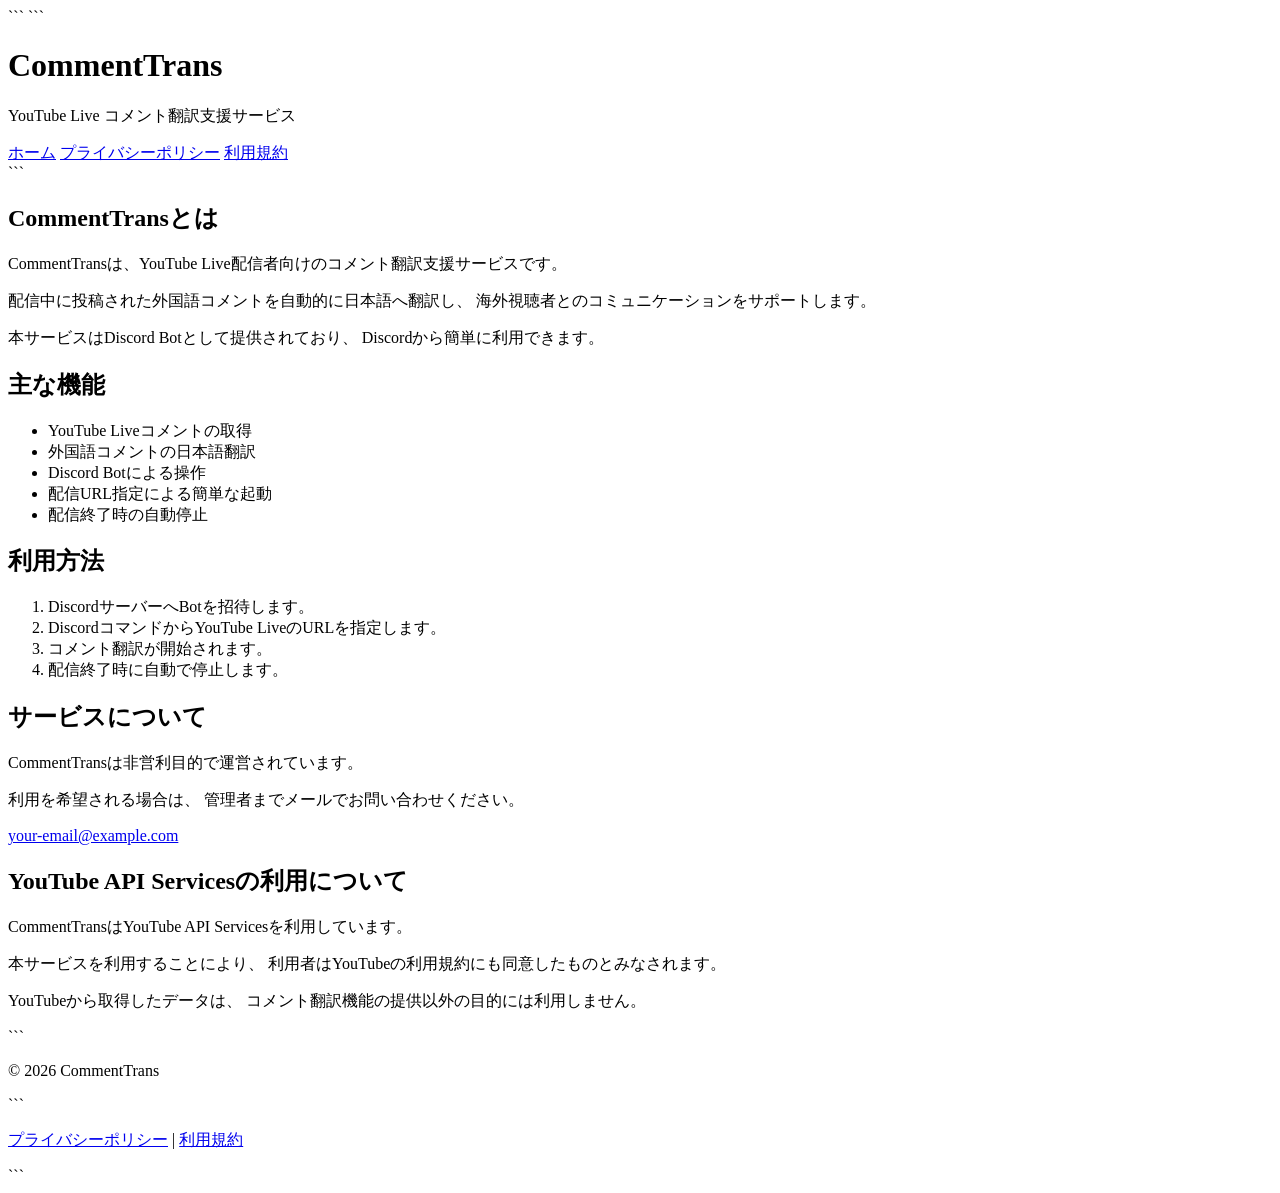
==== index.html @ be9a33fd "Create index.html" ====
<!DOCTYPE html>

<html lang="ja">
<head>
    <meta charset="UTF-8">
    <meta name="viewport" content="width=device-width, initial-scale=1.0">

```
<title>CommentTrans | YouTube Live コメント翻訳支援サービス</title>

<meta name="description"
      content="CommentTransはYouTube Live配信中の外国語コメントを日本語へ翻訳する非営利サービスです。Discord Botを通じて利用できます。">

<meta name="keywords"
      content="YouTube Live, コメント翻訳, Discord Bot, 配信支援, CommentTrans">

<meta name="author"
      content="CommentTrans">

<meta name="robots"
      content="index,follow">

<link rel="canonical"
      href="https://YOUR_GITHUB_PAGES_URL/">

<!-- OGP -->
<meta property="og:type" content="website">
<meta property="og:site_name" content="CommentTrans">
<meta property="og:title" content="CommentTrans">
<meta property="og:description"
      content="YouTube Liveの外国語コメントを日本語へ翻訳する非営利サービス">
<meta property="og:url"
      content="https://YOUR_GITHUB_PAGES_URL/">
<meta property="og:image"
      content="https://YOUR_GITHUB_PAGES_URL/og-image.png">

<!-- Twitter Card -->
<meta name="twitter:card" content="summary_large_image">
<meta name="twitter:title" content="CommentTrans">
<meta name="twitter:description"
      content="YouTube Liveの外国語コメントを日本語へ翻訳する非営利サービス">
<meta name="twitter:image"
      content="https://YOUR_GITHUB_PAGES_URL/og-image.png">

<link rel="icon" href="favicon.ico">
<link rel="stylesheet" href="style.css">

<!-- Structured Data -->
<script type="application/ld+json">
{
  "@context":"https://schema.org",
  "@type":"SoftwareApplication",
  "name":"CommentTrans",
  "applicationCategory":"CommunicationApplication",
  "operatingSystem":"Web",
  "description":"YouTube Liveの外国語コメントを日本語へ翻訳する非営利サービス",
  "url":"https://YOUR_GITHUB_PAGES_URL/"
}
</script>
```

</head>

<body>

<header class="hero">
    <div class="container">
        <h1>CommentTrans</h1>
        <p class="subtitle">
            YouTube Live コメント翻訳支援サービス
        </p>
    </div>
</header>

<nav>
    <div class="container">
        <a href="index.html">ホーム</a>
        <a href="privacy.html">プライバシーポリシー</a>
        <a href="terms.html">利用規約</a>
    </div>
</nav>

<main class="container">

```
<section>
    <h2>CommentTransとは</h2>

    <p>
        CommentTransは、YouTube Live配信者向けのコメント翻訳支援サービスです。
    </p>

    <p>
        配信中に投稿された外国語コメントを自動的に日本語へ翻訳し、
        海外視聴者とのコミュニケーションをサポートします。
    </p>

    <p>
        本サービスはDiscord Botとして提供されており、
        Discordから簡単に利用できます。
    </p>
</section>

<section>
    <h2>主な機能</h2>

    <ul>
        <li>YouTube Liveコメントの取得</li>
        <li>外国語コメントの日本語翻訳</li>
        <li>Discord Botによる操作</li>
        <li>配信URL指定による簡単な起動</li>
        <li>配信終了時の自動停止</li>
    </ul>
</section>

<section>
    <h2>利用方法</h2>

    <ol>
        <li>DiscordサーバーへBotを招待します。</li>
        <li>DiscordコマンドからYouTube LiveのURLを指定します。</li>
        <li>コメント翻訳が開始されます。</li>
        <li>配信終了時に自動で停止します。</li>
    </ol>
</section>

<section>
    <h2>サービスについて</h2>

    <p>
        CommentTransは非営利目的で運営されています。
    </p>

    <p>
        利用を希望される場合は、
        管理者までメールでお問い合わせください。
    </p>

    <p class="contact">
        <a href="mailto:your-email@example.com">
            your-email@example.com
        </a>
    </p>
</section>

<section>
    <h2>YouTube API Servicesの利用について</h2>

    <p>
        CommentTransはYouTube API Servicesを利用しています。
    </p>

    <p>
        本サービスを利用することにより、
        利用者はYouTubeの利用規約にも同意したものとみなされます。
    </p>

    <p>
        YouTubeから取得したデータは、
        コメント翻訳機能の提供以外の目的には利用しません。
    </p>
</section>
```

</main>

<footer>
    <div class="container">
        <p>
            © 2026 CommentTrans
        </p>

```
    <p>
        <a href="privacy.html">プライバシーポリシー</a>
        |
        <a href="terms.html">利用規約</a>
    </p>
</div>
```

</footer>

</body>
</html>
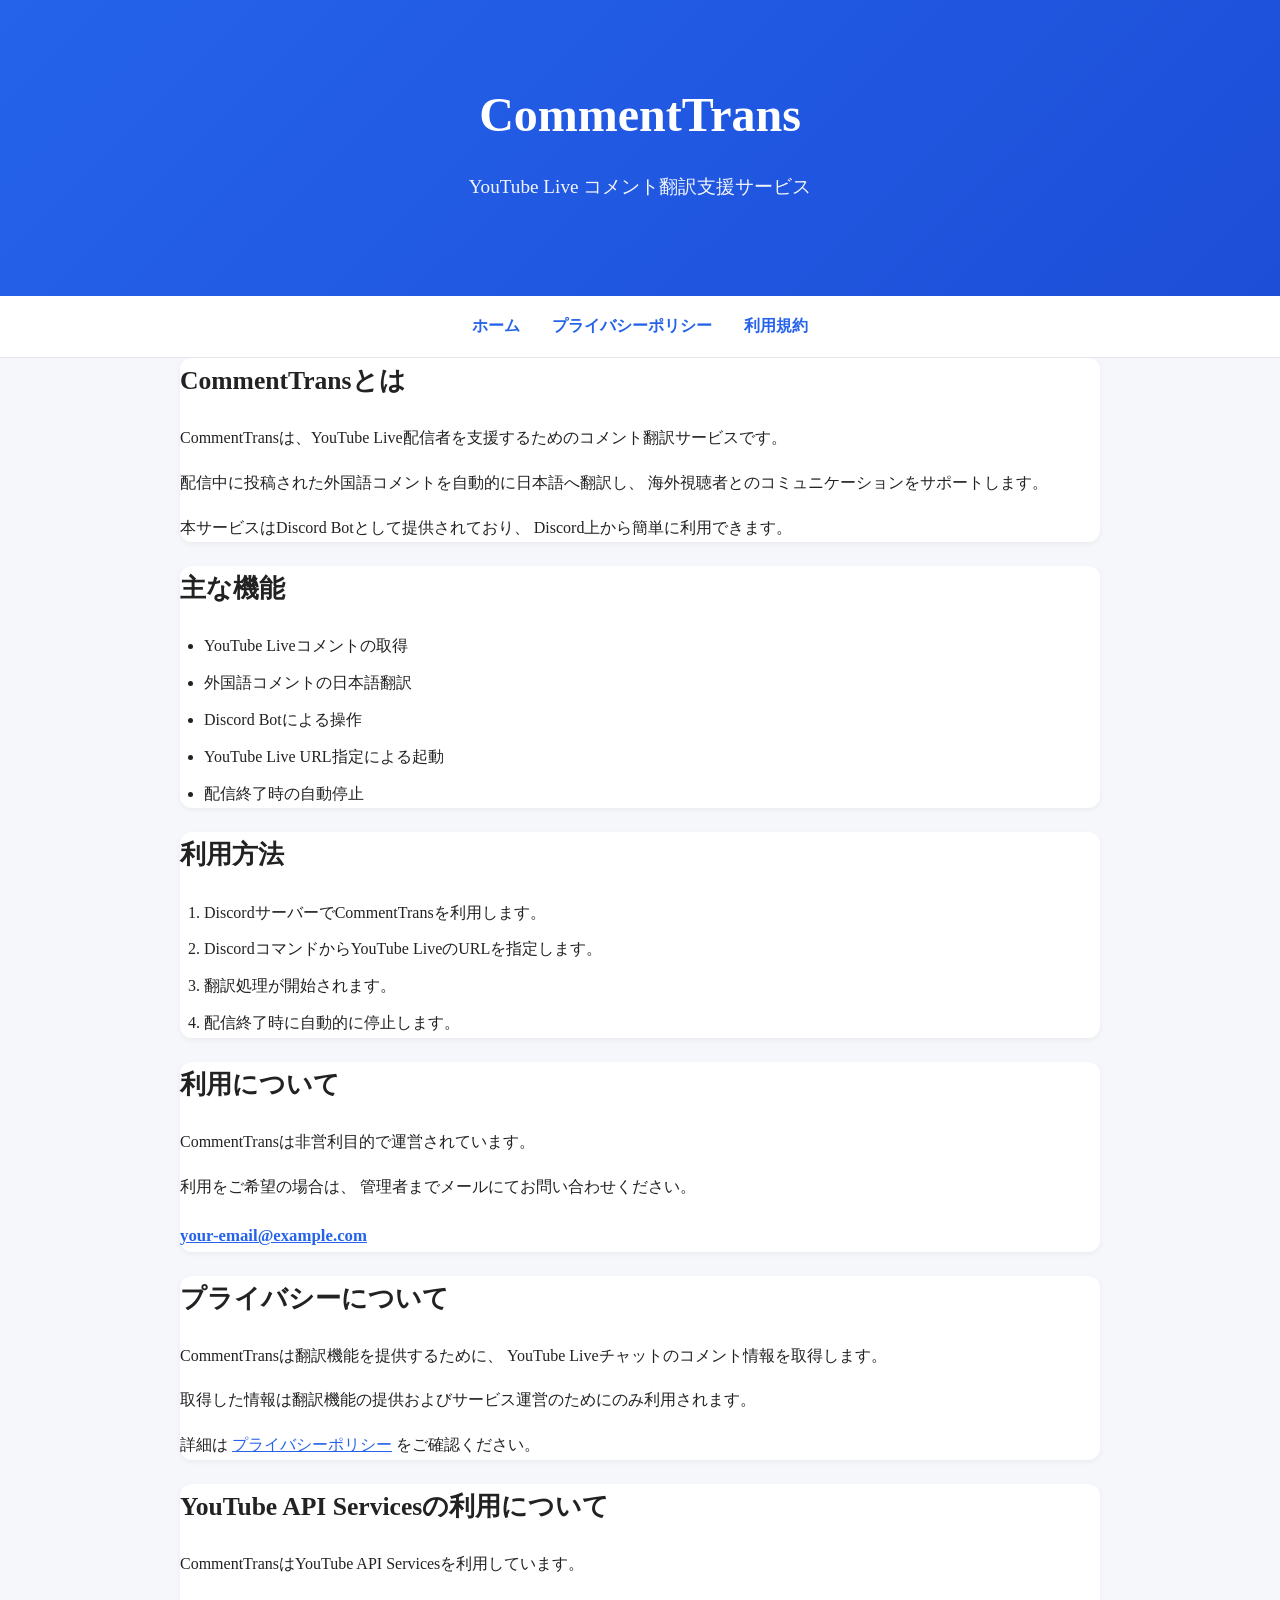
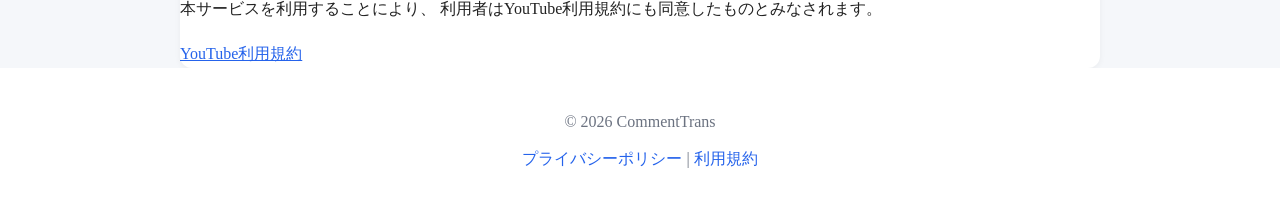
==== commit 8e296fd3: "Update index.html" ====
--- a/index.html
+++ b/index.html
@@ -1,64 +1,59 @@
 <!DOCTYPE html>
-
 <html lang="ja">
 <head>
     <meta charset="UTF-8">
     <meta name="viewport" content="width=device-width, initial-scale=1.0">
 
-```
-<title>CommentTrans | YouTube Live コメント翻訳支援サービス</title>
+    <title>CommentTrans | YouTube Live コメント翻訳支援サービス</title>
 
-<meta name="description"
-      content="CommentTransはYouTube Live配信中の外国語コメントを日本語へ翻訳する非営利サービスです。Discord Botを通じて利用できます。">
+    <meta name="description"
+          content="CommentTransはYouTube Live配信中の外国語コメントを日本語へ翻訳する非営利サービスです。Discord Botを通じて利用できます。">
 
-<meta name="keywords"
-      content="YouTube Live, コメント翻訳, Discord Bot, 配信支援, CommentTrans">
+    <meta name="keywords"
+          content="YouTube Live, コメント翻訳, Discord Bot, 配信支援, CommentTrans">
 
-<meta name="author"
-      content="CommentTrans">
+    <meta name="author"
+          content="CommentTrans">
 
-<meta name="robots"
-      content="index,follow">
+    <meta name="robots"
+          content="index,follow">
 
-<link rel="canonical"
-      href="https://YOUR_GITHUB_PAGES_URL/">
+    <link rel="canonical"
+          href="https://YOUR_GITHUB_PAGES_URL/">
 
-<!-- OGP -->
-<meta property="og:type" content="website">
-<meta property="og:site_name" content="CommentTrans">
-<meta property="og:title" content="CommentTrans">
-<meta property="og:description"
-      content="YouTube Liveの外国語コメントを日本語へ翻訳する非営利サービス">
-<meta property="og:url"
-      content="https://YOUR_GITHUB_PAGES_URL/">
-<meta property="og:image"
-      content="https://YOUR_GITHUB_PAGES_URL/og-image.png">
+    <!-- Open Graph -->
+    <meta property="og:type" content="website">
+    <meta property="og:site_name" content="CommentTrans">
+    <meta property="og:title" content="CommentTrans">
+    <meta property="og:description"
+          content="YouTube Liveの外国語コメントを日本語へ翻訳する非営利サービス">
+    <meta property="og:url"
+          content="https://YOUR_GITHUB_PAGES_URL/">
+    <meta property="og:image"
+          content="https://YOUR_GITHUB_PAGES_URL/og-image.png">
 
-<!-- Twitter Card -->
-<meta name="twitter:card" content="summary_large_image">
-<meta name="twitter:title" content="CommentTrans">
-<meta name="twitter:description"
-      content="YouTube Liveの外国語コメントを日本語へ翻訳する非営利サービス">
-<meta name="twitter:image"
-      content="https://YOUR_GITHUB_PAGES_URL/og-image.png">
+    <!-- Twitter Card -->
+    <meta name="twitter:card" content="summary_large_image">
+    <meta name="twitter:title" content="CommentTrans">
+    <meta name="twitter:description"
+          content="YouTube Liveの外国語コメントを日本語へ翻訳する非営利サービス">
+    <meta name="twitter:image"
+          content="https://YOUR_GITHUB_PAGES_URL/og-image.png">
 
-<link rel="icon" href="favicon.ico">
-<link rel="stylesheet" href="style.css">
+    <link rel="icon" href="favicon.ico">
+    <link rel="stylesheet" href="style.css">
 
-<!-- Structured Data -->
-<script type="application/ld+json">
-{
-  "@context":"https://schema.org",
-  "@type":"SoftwareApplication",
-  "name":"CommentTrans",
-  "applicationCategory":"CommunicationApplication",
-  "operatingSystem":"Web",
-  "description":"YouTube Liveの外国語コメントを日本語へ翻訳する非営利サービス",
-  "url":"https://YOUR_GITHUB_PAGES_URL/"
-}
-</script>
-```
-
+    <script type="application/ld+json">
+    {
+        "@context":"https://schema.org",
+        "@type":"SoftwareApplication",
+        "name":"CommentTrans",
+        "applicationCategory":"CommunicationApplication",
+        "operatingSystem":"Web",
+        "description":"YouTube Live配信中の外国語コメントを日本語へ翻訳するサービス",
+        "url":"https://YOUR_GITHUB_PAGES_URL/"
+    }
+    </script>
 </head>
 
 <body>
@@ -82,103 +77,118 @@
 
 <main class="container">
 
-```
-<section>
-    <h2>CommentTransとは</h2>
+    <section>
+        <h2>CommentTransとは</h2>
 
-    <p>
-        CommentTransは、YouTube Live配信者向けのコメント翻訳支援サービスです。
-    </p>
+        <p>
+            CommentTransは、YouTube Live配信者を支援するためのコメント翻訳サービスです。
+        </p>
 
-    <p>
-        配信中に投稿された外国語コメントを自動的に日本語へ翻訳し、
-        海外視聴者とのコミュニケーションをサポートします。
-    </p>
+        <p>
+            配信中に投稿された外国語コメントを自動的に日本語へ翻訳し、
+            海外視聴者とのコミュニケーションをサポートします。
+        </p>
 
-    <p>
-        本サービスはDiscord Botとして提供されており、
-        Discordから簡単に利用できます。
-    </p>
-</section>
+        <p>
+            本サービスはDiscord Botとして提供されており、
+            Discord上から簡単に利用できます。
+        </p>
+    </section>
 
-<section>
-    <h2>主な機能</h2>
+    <section>
+        <h2>主な機能</h2>
 
-    <ul>
-        <li>YouTube Liveコメントの取得</li>
-        <li>外国語コメントの日本語翻訳</li>
-        <li>Discord Botによる操作</li>
-        <li>配信URL指定による簡単な起動</li>
-        <li>配信終了時の自動停止</li>
-    </ul>
-</section>
+        <ul>
+            <li>YouTube Liveコメントの取得</li>
+            <li>外国語コメントの日本語翻訳</li>
+            <li>Discord Botによる操作</li>
+            <li>YouTube Live URL指定による起動</li>
+            <li>配信終了時の自動停止</li>
+        </ul>
+    </section>
 
-<section>
-    <h2>利用方法</h2>
+    <section>
+        <h2>利用方法</h2>
 
-    <ol>
-        <li>DiscordサーバーへBotを招待します。</li>
-        <li>DiscordコマンドからYouTube LiveのURLを指定します。</li>
-        <li>コメント翻訳が開始されます。</li>
-        <li>配信終了時に自動で停止します。</li>
-    </ol>
-</section>
+        <ol>
+            <li>DiscordサーバーでCommentTransを利用します。</li>
+            <li>DiscordコマンドからYouTube LiveのURLを指定します。</li>
+            <li>翻訳処理が開始されます。</li>
+            <li>配信終了時に自動的に停止します。</li>
+        </ol>
+    </section>
 
-<section>
-    <h2>サービスについて</h2>
+    <section>
+        <h2>利用について</h2>
 
-    <p>
-        CommentTransは非営利目的で運営されています。
-    </p>
+        <p>
+            CommentTransは非営利目的で運営されています。
+        </p>
 
-    <p>
-        利用を希望される場合は、
-        管理者までメールでお問い合わせください。
-    </p>
+        <p>
+            利用をご希望の場合は、
+            管理者までメールにてお問い合わせください。
+        </p>
 
-    <p class="contact">
-        <a href="mailto:your-email@example.com">
-            your-email@example.com
-        </a>
-    </p>
-</section>
+        <p class="contact">
+            <a href="mailto:your-email@example.com">
+                your-email@example.com
+            </a>
+        </p>
+    </section>
 
-<section>
-    <h2>YouTube API Servicesの利用について</h2>
+    <section>
+        <h2>プライバシーについて</h2>
 
-    <p>
-        CommentTransはYouTube API Servicesを利用しています。
-    </p>
+        <p>
+            CommentTransは翻訳機能を提供するために、
+            YouTube Liveチャットのコメント情報を取得します。
+        </p>
 
-    <p>
-        本サービスを利用することにより、
-        利用者はYouTubeの利用規約にも同意したものとみなされます。
-    </p>
+        <p>
+            取得した情報は翻訳機能の提供およびサービス運営のためにのみ利用されます。
+        </p>
 
-    <p>
-        YouTubeから取得したデータは、
-        コメント翻訳機能の提供以外の目的には利用しません。
-    </p>
-</section>
-```
+        <p>
+            詳細は
+            <a href="privacy.html">プライバシーポリシー</a>
+            をご確認ください。
+        </p>
+    </section>
+
+    <section>
+        <h2>YouTube API Servicesの利用について</h2>
+
+        <p>
+            CommentTransはYouTube API Servicesを利用しています。
+        </p>
+
+        <p>
+            本サービスを利用することにより、
+            利用者はYouTube利用規約にも同意したものとみなされます。
+        </p>
+
+        <p>
+            <a href="https://www.youtube.com/t/terms"
+               target="_blank"
+               rel="noopener noreferrer">
+                YouTube利用規約
+            </a>
+        </p>
+    </section>
 
 </main>
 
 <footer>
     <div class="container">
+        <p>© 2026 CommentTrans</p>
+
         <p>
-            © 2026 CommentTrans
+            <a href="privacy.html">プライバシーポリシー</a>
+            |
+            <a href="terms.html">利用規約</a>
         </p>
-
-```
-    <p>
-        <a href="privacy.html">プライバシーポリシー</a>
-        |
-        <a href="terms.html">利用規約</a>
-    </p>
-</div>
-```
-
+    </div>
 </footer>
 
 </body>
--- a/style.css
+++ b/style.css
@@ -0,0 +1,331 @@
+/* ========================================
+CommentTrans
+Common Stylesheet
+======================================== */
+
+/* Reset */
+
+*,
+*::before,
+*::after {
+box-sizing: border-box;
+}
+
+html {
+scroll-behavior: smooth;
+}
+
+body {
+margin: 0;
+padding: 0;
+
+```
+font-family:
+    "Hiragino Sans",
+    "Yu Gothic",
+    "Meiryo",
+    sans-serif;
+
+line-height: 1.8;
+
+color: #222;
+background-color: #f5f7fa;
+```
+
+}
+
+/* Layout */
+
+.container {
+width: 100%;
+max-width: 960px;
+margin: 0 auto;
+padding: 0 20px;
+}
+
+/* Header */
+
+.hero {
+background: linear-gradient(135deg, #2563eb, #1d4ed8);
+color: #ffffff;
+text-align: center;
+padding: 72px 20px;
+}
+
+.hero h1 {
+margin: 0;
+font-size: 3rem;
+font-weight: 700;
+}
+
+.subtitle {
+margin-top: 12px;
+font-size: 1.2rem;
+opacity: 0.95;
+}
+
+/* Navigation */
+
+nav {
+background: #ffffff;
+border-bottom: 1px solid #e5e7eb;
+position: sticky;
+top: 0;
+z-index: 100;
+}
+
+nav .container {
+display: flex;
+justify-content: center;
+align-items: center;
+gap: 32px;
+padding-top: 16px;
+padding-bottom: 16px;
+}
+
+nav a {
+color: #2563eb;
+text-decoration: none;
+font-weight: 600;
+transition: opacity 0.2s ease;
+}
+
+nav a:hover {
+opacity: 0.75;
+}
+
+nav a:focus-visible {
+outline: 2px solid #2563eb;
+outline-offset: 4px;
+}
+
+/* Main */
+
+main {
+padding-top: 40px;
+padding-bottom: 60px;
+}
+
+/* Sections */
+
+section {
+background: #ffffff;
+
+```
+padding: 32px;
+
+margin-bottom: 24px;
+
+border-radius: 12px;
+
+box-shadow:
+    0 2px 6px rgba(0, 0, 0, 0.05);
+```
+
+}
+
+section:last-child {
+margin-bottom: 0;
+}
+
+section h2 {
+margin-top: 0;
+margin-bottom: 20px;
+
+```
+color: #1d4ed8;
+
+font-size: 1.6rem;
+```
+
+}
+
+section p {
+margin-top: 0;
+margin-bottom: 16px;
+}
+
+section p:last-child {
+margin-bottom: 0;
+}
+
+/* Lists */
+
+ul,
+ol {
+padding-left: 24px;
+}
+
+li {
+margin-bottom: 8px;
+}
+
+/* Contact */
+
+.contact {
+margin-top: 20px;
+}
+
+.contact a {
+font-weight: 600;
+font-size: 1.05rem;
+}
+
+/* Links */
+
+a {
+color: #2563eb;
+}
+
+a:hover {
+text-decoration: underline;
+}
+
+/* Footer */
+
+footer {
+background: #ffffff;
+
+```
+border-top: 1px solid #e5e7eb;
+
+text-align: center;
+
+padding: 32px 20px;
+
+color: #6b7280;
+```
+
+}
+
+footer p {
+margin: 8px 0;
+}
+
+footer a {
+color: #2563eb;
+text-decoration: none;
+}
+
+footer a:hover {
+text-decoration: underline;
+}
+
+/* Tables */
+
+table {
+width: 100%;
+border-collapse: collapse;
+margin-top: 16px;
+}
+
+th,
+td {
+border: 1px solid #d1d5db;
+padding: 12px;
+text-align: left;
+}
+
+th {
+background: #eff6ff;
+}
+
+/* Code */
+
+code {
+background: #eef2ff;
+padding: 2px 6px;
+border-radius: 4px;
+font-family: Consolas, monospace;
+}
+
+pre {
+overflow-x: auto;
+padding: 16px;
+border-radius: 8px;
+background: #111827;
+color: #f9fafb;
+}
+
+/* Responsive */
+
+@media (max-width: 768px) {
+
+```
+.hero {
+    padding: 56px 20px;
+}
+
+.hero h1 {
+    font-size: 2.2rem;
+}
+
+.subtitle {
+    font-size: 1rem;
+}
+
+nav .container {
+    flex-wrap: wrap;
+    gap: 16px;
+}
+
+section {
+    padding: 24px;
+}
+
+section h2 {
+    font-size: 1.3rem;
+}
+```
+
+}
+
+/* Dark Mode */
+
+@media (prefers-color-scheme: dark) {
+
+```
+body {
+    background: #111827;
+    color: #f3f4f6;
+}
+
+nav {
+    background: #1f2937;
+    border-color: #374151;
+}
+
+section {
+    background: #1f2937;
+    box-shadow: none;
+}
+
+section h2 {
+    color: #60a5fa;
+}
+
+footer {
+    background: #1f2937;
+    border-color: #374151;
+    color: #d1d5db;
+}
+
+a {
+    color: #60a5fa;
+}
+
+table th {
+    background: #1e3a8a;
+}
+
+th,
+td {
+    border-color: #4b5563;
+}
+
+code {
+    background: #374151;
+}
+```
+
+}
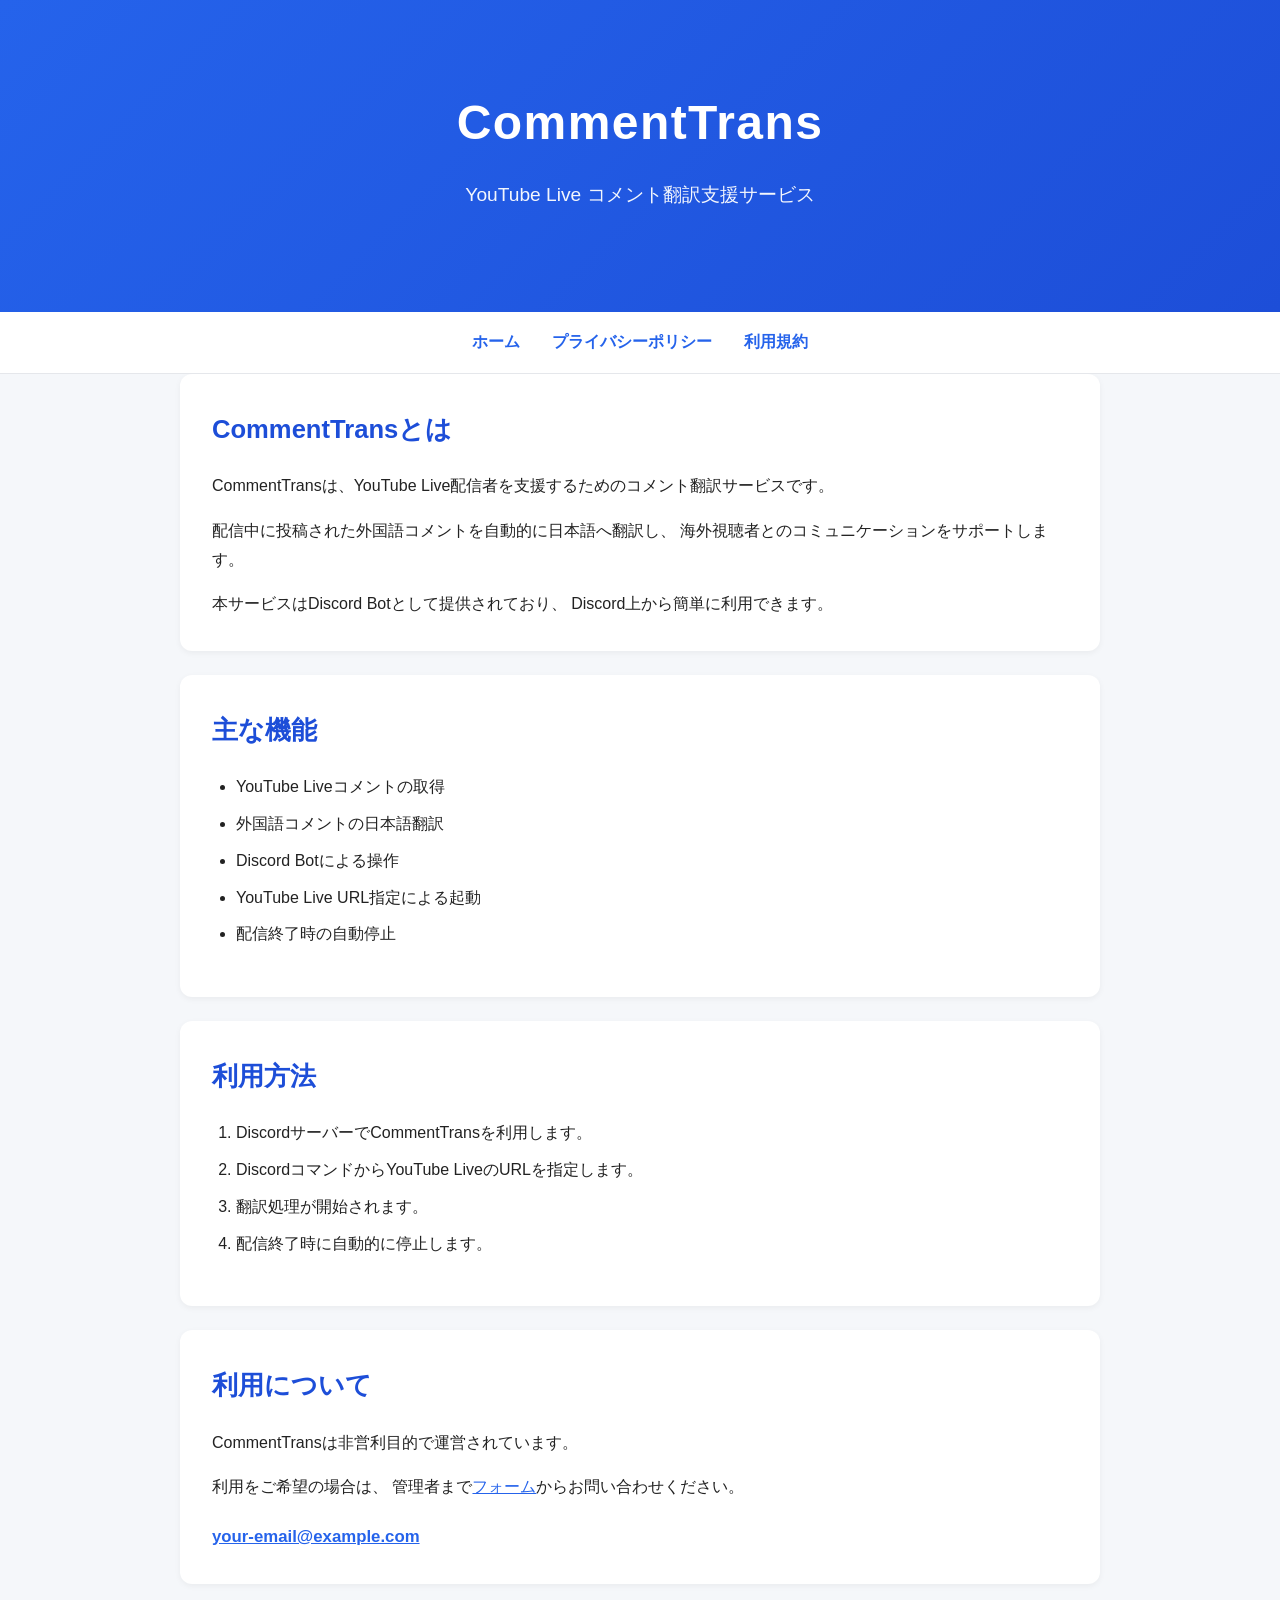
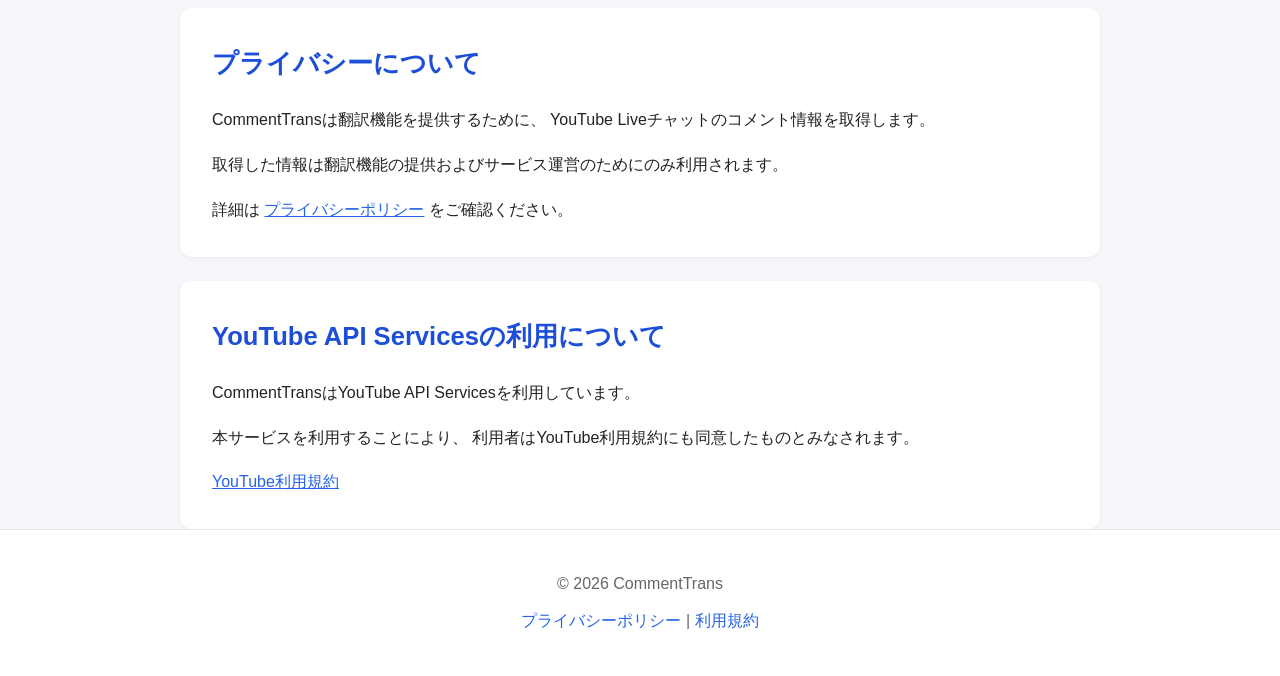
==== commit 440a1679: "Update index.html" ====
--- a/index.html
+++ b/index.html
@@ -127,7 +127,7 @@
 
         <p>
             利用をご希望の場合は、
-            管理者までメールにてお問い合わせください。
+            管理者まで<a href="https://forms.gle/4VNZxiJAEoxdsnjQ9">フォーム</a>からお問い合わせください。
         </p>
 
         <p class="contact">
--- a/style.css
+++ b/style.css
@@ -1,331 +1,373 @@
-/* ========================================
-CommentTrans
-Common Stylesheet
-======================================== */
-
-/* Reset */
+/* ==========================================
+   CommentTrans - Common Stylesheet
+   ========================================== */
+
+:root {
+    --primary-color: #2563eb;
+    --primary-dark: #1d4ed8;
+
+    --background-color: #f5f7fa;
+    --surface-color: #ffffff;
+
+    --text-color: #222222;
+    --text-muted: #666666;
+
+    --border-color: #e5e7eb;
+
+    --shadow:
+        0 2px 6px rgba(0, 0, 0, 0.05);
+
+    --container-width: 960px;
+}
+
+/* ==========================================
+   Reset
+   ========================================== */
 
 *,
 *::before,
 *::after {
-box-sizing: border-box;
+    box-sizing: border-box;
 }
 
 html {
-scroll-behavior: smooth;
+    scroll-behavior: smooth;
 }
 
 body {
-margin: 0;
-padding: 0;
-
-```
-font-family:
-    "Hiragino Sans",
-    "Yu Gothic",
-    "Meiryo",
-    sans-serif;
-
-line-height: 1.8;
-
-color: #222;
-background-color: #f5f7fa;
-```
-
-}
-
-/* Layout */
+    margin: 0;
+    padding: 0;
+
+    font-family:
+        "Hiragino Sans",
+        "Yu Gothic",
+        "Meiryo",
+        sans-serif;
+
+    font-size: 16px;
+    line-height: 1.8;
+
+    color: var(--text-color);
+    background-color: var(--background-color);
+}
+
+/* ==========================================
+   Layout
+   ========================================== */
 
 .container {
-width: 100%;
-max-width: 960px;
-margin: 0 auto;
-padding: 0 20px;
-}
-
-/* Header */
+    width: 100%;
+    max-width: var(--container-width);
+
+    margin: 0 auto;
+    padding: 0 20px;
+}
+
+/* ==========================================
+   Header
+   ========================================== */
 
 .hero {
-background: linear-gradient(135deg, #2563eb, #1d4ed8);
-color: #ffffff;
-text-align: center;
-padding: 72px 20px;
+    background:
+        linear-gradient(
+            135deg,
+            var(--primary-color),
+            var(--primary-dark)
+        );
+
+    color: #ffffff;
+
+    text-align: center;
+
+    padding: 80px 20px;
 }
 
 .hero h1 {
-margin: 0;
-font-size: 3rem;
-font-weight: 700;
+    margin: 0;
+
+    font-size: 3rem;
+    font-weight: 700;
+    letter-spacing: 0.03em;
 }
 
 .subtitle {
-margin-top: 12px;
-font-size: 1.2rem;
-opacity: 0.95;
-}
-
-/* Navigation */
+    margin-top: 12px;
+
+    font-size: 1.2rem;
+    opacity: 0.95;
+}
+
+/* ==========================================
+   Navigation
+   ========================================== */
 
 nav {
-background: #ffffff;
-border-bottom: 1px solid #e5e7eb;
-position: sticky;
-top: 0;
-z-index: 100;
+    background-color: var(--surface-color);
+
+    border-bottom: 1px solid var(--border-color);
+
+    position: sticky;
+    top: 0;
+    z-index: 100;
 }
 
 nav .container {
-display: flex;
-justify-content: center;
-align-items: center;
-gap: 32px;
-padding-top: 16px;
-padding-bottom: 16px;
+    display: flex;
+    justify-content: center;
+    align-items: center;
+    gap: 32px;
+
+    padding-top: 16px;
+    padding-bottom: 16px;
 }
 
 nav a {
-color: #2563eb;
-text-decoration: none;
-font-weight: 600;
-transition: opacity 0.2s ease;
+    text-decoration: none;
+
+    color: var(--primary-color);
+
+    font-weight: 600;
+
+    transition:
+        color 0.2s ease,
+        opacity 0.2s ease;
 }
 
 nav a:hover {
-opacity: 0.75;
+    opacity: 0.75;
 }
 
 nav a:focus-visible {
-outline: 2px solid #2563eb;
-outline-offset: 4px;
-}
-
-/* Main */
+    outline: 2px solid var(--primary-color);
+    outline-offset: 4px;
+}
+
+/* ==========================================
+   Main
+   ========================================== */
 
 main {
-padding-top: 40px;
-padding-bottom: 60px;
-}
-
-/* Sections */
+    padding-top: 40px;
+    padding-bottom: 60px;
+}
+
+/* ==========================================
+   Sections
+   ========================================== */
 
 section {
-background: #ffffff;
-
-```
-padding: 32px;
-
-margin-bottom: 24px;
-
-border-radius: 12px;
-
-box-shadow:
-    0 2px 6px rgba(0, 0, 0, 0.05);
-```
-
+    background-color: var(--surface-color);
+
+    border-radius: 12px;
+
+    padding: 32px;
+
+    margin-bottom: 24px;
+
+    box-shadow: var(--shadow);
 }
 
 section:last-child {
-margin-bottom: 0;
+    margin-bottom: 0;
 }
 
 section h2 {
-margin-top: 0;
-margin-bottom: 20px;
-
-```
-color: #1d4ed8;
-
-font-size: 1.6rem;
-```
-
+    margin-top: 0;
+    margin-bottom: 20px;
+
+    color: var(--primary-dark);
+
+    font-size: 1.6rem;
 }
 
 section p {
-margin-top: 0;
-margin-bottom: 16px;
+    margin-top: 0;
+    margin-bottom: 16px;
 }
 
 section p:last-child {
-margin-bottom: 0;
-}
-
-/* Lists */
+    margin-bottom: 0;
+}
+
+/* ==========================================
+   Lists
+   ========================================== */
 
 ul,
 ol {
-padding-left: 24px;
+    padding-left: 24px;
 }
 
 li {
-margin-bottom: 8px;
-}
-
-/* Contact */
+    margin-bottom: 8px;
+}
+
+/* ==========================================
+   Links
+   ========================================== */
+
+a {
+    color: var(--primary-color);
+}
+
+a:hover {
+    text-decoration: underline;
+}
+
+/* ==========================================
+   Contact
+   ========================================== */
 
 .contact {
-margin-top: 20px;
+    margin-top: 20px;
 }
 
 .contact a {
-font-weight: 600;
-font-size: 1.05rem;
-}
-
-/* Links */
-
-a {
-color: #2563eb;
-}
-
-a:hover {
-text-decoration: underline;
-}
-
-/* Footer */
-
-footer {
-background: #ffffff;
-
-```
-border-top: 1px solid #e5e7eb;
-
-text-align: center;
-
-padding: 32px 20px;
-
-color: #6b7280;
-```
-
-}
-
-footer p {
-margin: 8px 0;
-}
-
-footer a {
-color: #2563eb;
-text-decoration: none;
-}
-
-footer a:hover {
-text-decoration: underline;
-}
-
-/* Tables */
+    font-weight: 600;
+    font-size: 1.05rem;
+}
+
+/* ==========================================
+   Tables
+   ========================================== */
 
 table {
-width: 100%;
-border-collapse: collapse;
-margin-top: 16px;
+    width: 100%;
+    border-collapse: collapse;
 }
 
 th,
 td {
-border: 1px solid #d1d5db;
-padding: 12px;
-text-align: left;
+    padding: 12px;
+    border: 1px solid var(--border-color);
+    text-align: left;
 }
 
 th {
-background: #eff6ff;
-}
-
-/* Code */
+    background-color: #eff6ff;
+}
+
+/* ==========================================
+   Code
+   ========================================== */
 
 code {
-background: #eef2ff;
-padding: 2px 6px;
-border-radius: 4px;
-font-family: Consolas, monospace;
+    background-color: #eef2ff;
+
+    padding: 2px 6px;
+
+    border-radius: 4px;
+
+    font-family:
+        Consolas,
+        Monaco,
+        monospace;
 }
 
 pre {
-overflow-x: auto;
-padding: 16px;
-border-radius: 8px;
-background: #111827;
-color: #f9fafb;
-}
-
-/* Responsive */
+    overflow-x: auto;
+
+    padding: 16px;
+
+    border-radius: 8px;
+
+    background-color: #111827;
+
+    color: #f9fafb;
+}
+
+/* ==========================================
+   Footer
+   ========================================== */
+
+footer {
+    background-color: var(--surface-color);
+
+    border-top: 1px solid var(--border-color);
+
+    text-align: center;
+
+    padding: 32px 20px;
+
+    color: var(--text-muted);
+}
+
+footer p {
+    margin: 8px 0;
+}
+
+footer a {
+    text-decoration: none;
+}
+
+footer a:hover {
+    text-decoration: underline;
+}
+
+/* ==========================================
+   Responsive
+   ========================================== */
 
 @media (max-width: 768px) {
 
-```
-.hero {
-    padding: 56px 20px;
-}
-
-.hero h1 {
-    font-size: 2.2rem;
-}
-
-.subtitle {
-    font-size: 1rem;
-}
-
-nav .container {
-    flex-wrap: wrap;
-    gap: 16px;
-}
-
-section {
-    padding: 24px;
-}
-
-section h2 {
-    font-size: 1.3rem;
-}
-```
-
-}
-
-/* Dark Mode */
+    .hero {
+        padding: 60px 20px;
+    }
+
+    .hero h1 {
+        font-size: 2.2rem;
+    }
+
+    .subtitle {
+        font-size: 1rem;
+    }
+
+    nav .container {
+        flex-wrap: wrap;
+        gap: 16px;
+    }
+
+    section {
+        padding: 24px;
+    }
+
+    section h2 {
+        font-size: 1.3rem;
+    }
+}
+
+/* ==========================================
+   Dark Mode
+   ========================================== */
 
 @media (prefers-color-scheme: dark) {
 
-```
-body {
-    background: #111827;
-    color: #f3f4f6;
-}
-
-nav {
-    background: #1f2937;
-    border-color: #374151;
-}
-
-section {
-    background: #1f2937;
-    box-shadow: none;
-}
-
-section h2 {
-    color: #60a5fa;
-}
-
-footer {
-    background: #1f2937;
-    border-color: #374151;
-    color: #d1d5db;
-}
-
-a {
-    color: #60a5fa;
-}
-
-table th {
-    background: #1e3a8a;
-}
-
-th,
-td {
-    border-color: #4b5563;
-}
-
-code {
-    background: #374151;
-}
-```
-
-}
+    :root {
+        --background-color: #111827;
+        --surface-color: #1f2937;
+
+        --text-color: #f3f4f6;
+        --text-muted: #d1d5db;
+
+        --border-color: #374151;
+
+        --shadow: none;
+    }
+
+    section h2 {
+        color: #60a5fa;
+    }
+
+    nav a,
+    a {
+        color: #60a5fa;
+    }
+
+    th {
+        background-color: #1e3a8a;
+    }
+
+    code {
+        background-color: #374151;
+    }
+}
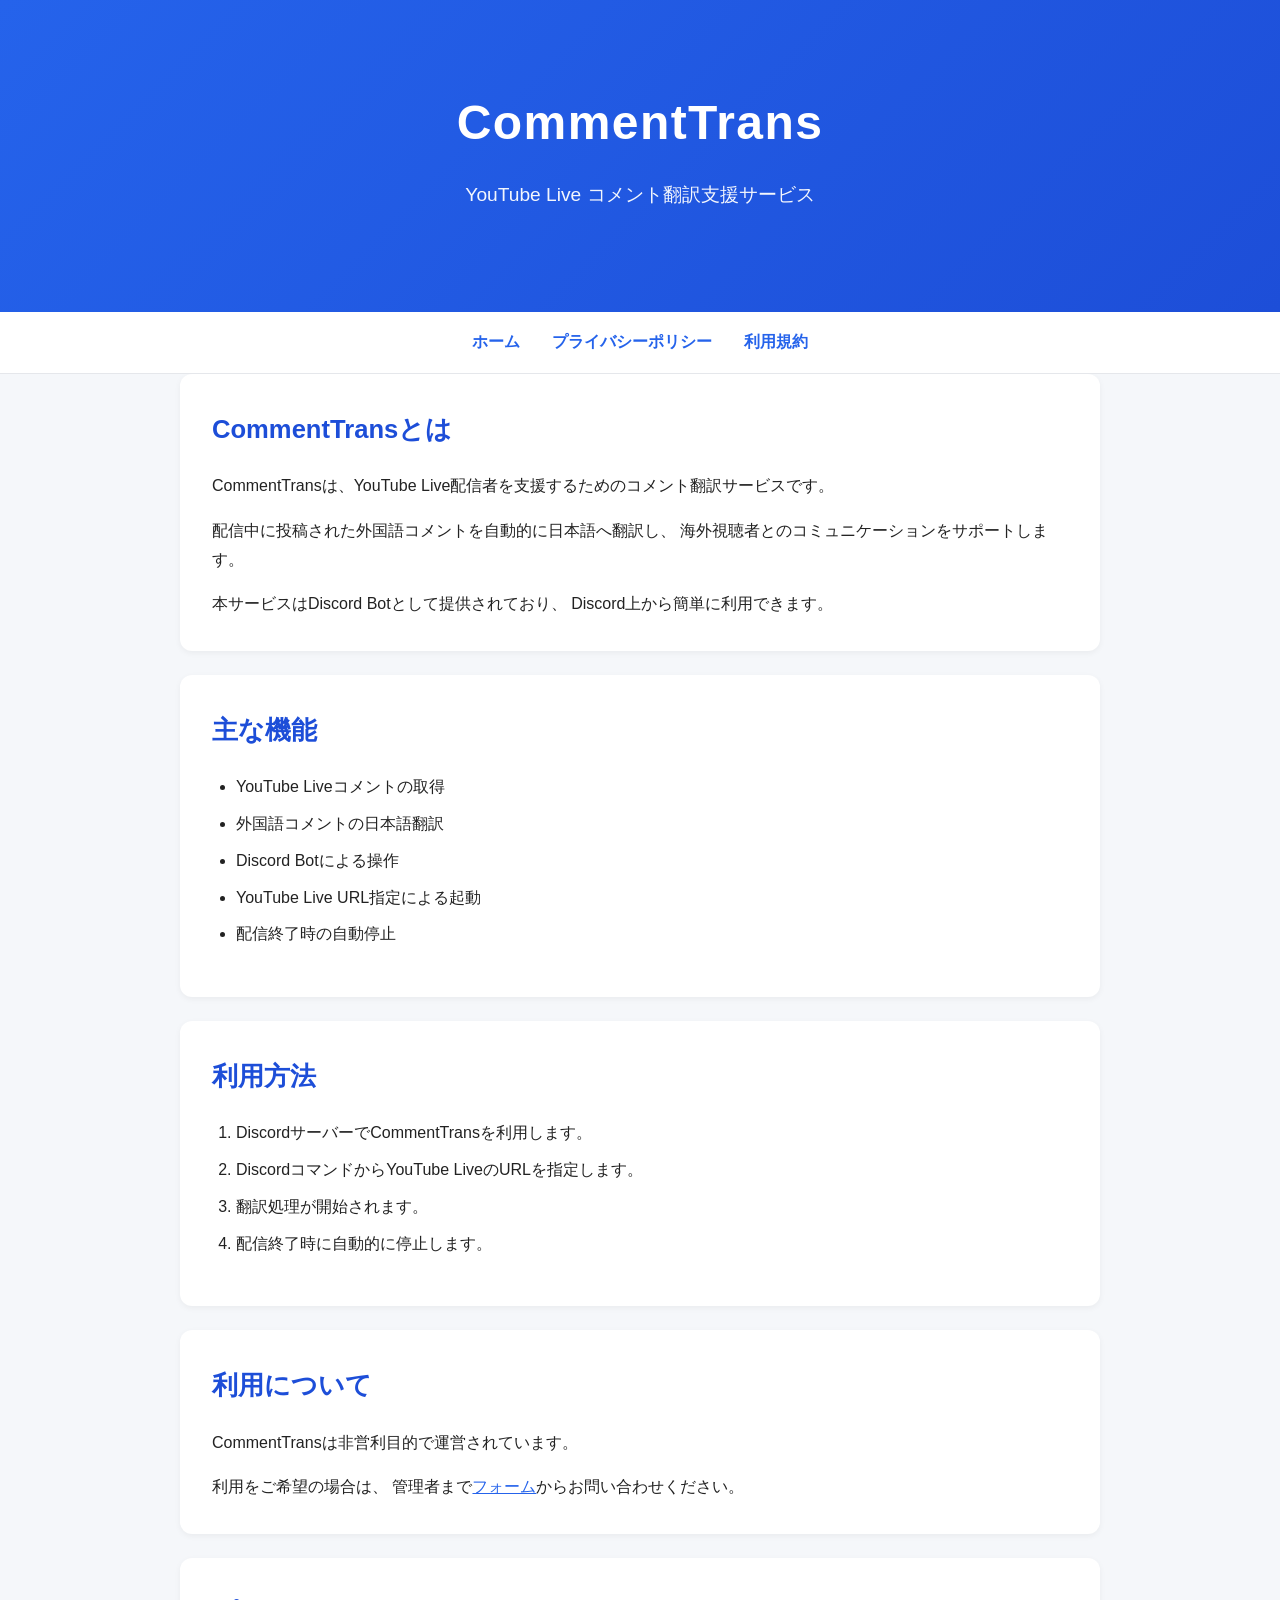
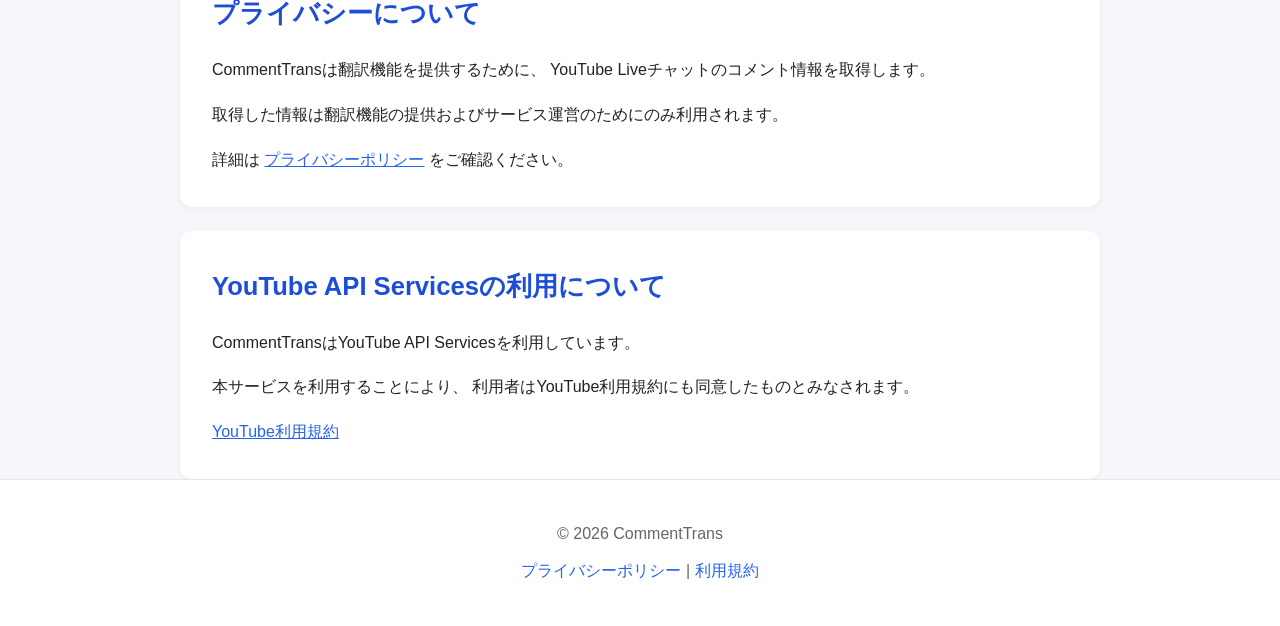
==== commit c79bf648: "Update index.html" ====
--- a/index.html
+++ b/index.html
@@ -130,11 +130,6 @@
             管理者まで<a href="https://forms.gle/4VNZxiJAEoxdsnjQ9">フォーム</a>からお問い合わせください。
         </p>
 
-        <p class="contact">
-            <a href="mailto:your-email@example.com">
-                your-email@example.com
-            </a>
-        </p>
     </section>
 
     <section>
